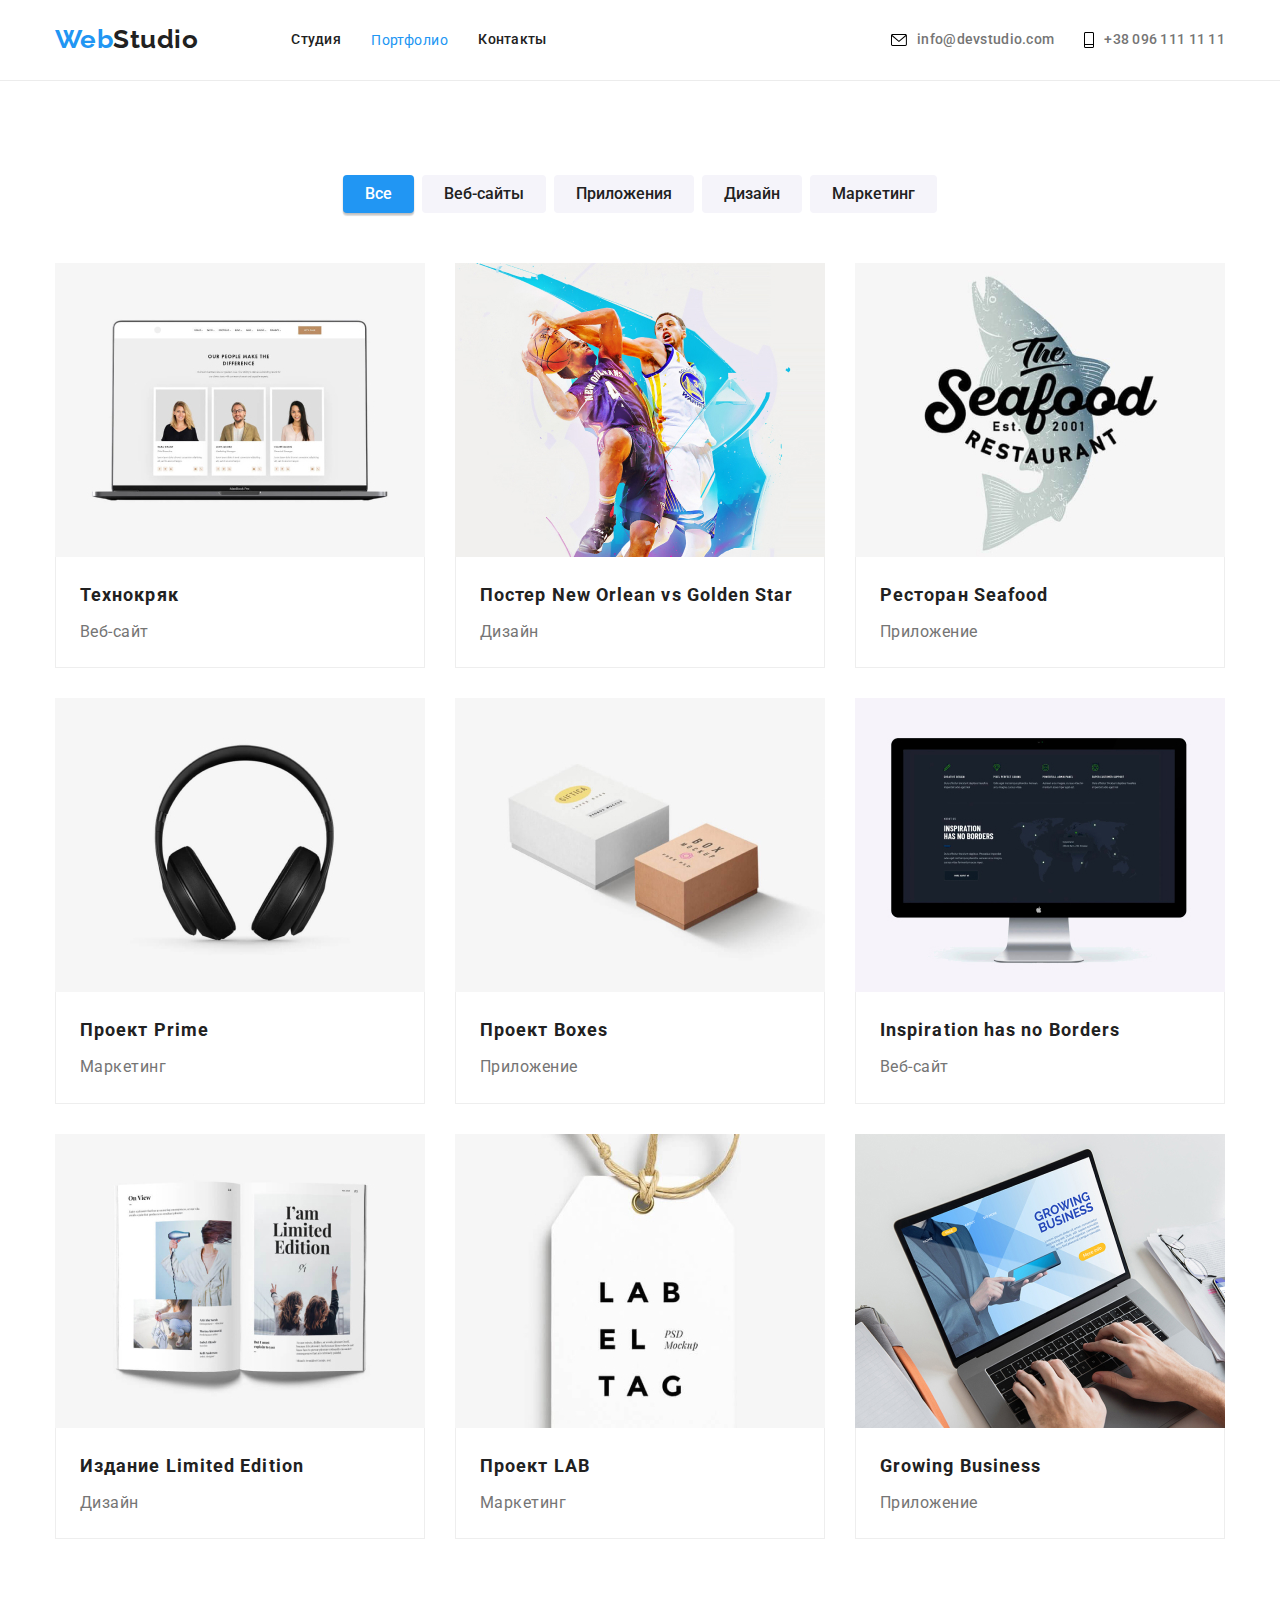
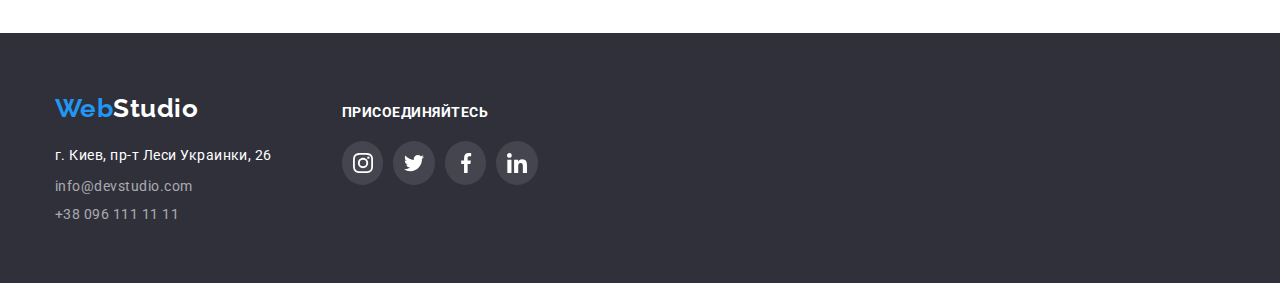
==== portfolio.html @ d351778d "Добавляет исходные файлы" ====
<!DOCTYPE html>
<html lang="ru">
<head>
    <meta charset="UTF-8">
    <meta http-equiv="X-UA-Compatible" content="IE=edge">
    <meta name="viewport" content="width=device-width, initial-scale=1.0">
    <title>Портфолио</title>
    <link href="https://fonts.googleapis.com/css2?family=Raleway:wght@700&family=Roboto:wght@400;500;700;900&display=swap"
        rel="stylesheet">
    <link rel="stylesheet" href="https://cdnjs.cloudflare.com/ajax/libs/modern-normalize/1.1.0/modern-normalize.min.css">
    <link rel="stylesheet" href="./css/styles.css" />
</head>
<body>
        <!-- Шапка сайта(header) -->

        <div class="hed-line">
            <div class="container">
                <header class="header list">
                    <nav class="site-nav">
                        <a class="logo" href="./index.html"><span class="logo-color">Web</span>Studio</a>
                        <ul class="nav-list list">
                            <li class="nav-item"><a class="nav-link" href="./index.html">Студия</a></li>
                            <li class="nav-item"><a class="curren-link" href="./portfolio.html">Портфолио</a></li>
                            <li class="nav-item"><a class="nav-link" href="">Контакты</a></li>
                        </ul>
                    </nav>
                    <ul class="contact-list list">
                        <li class="contact-item"><a class="contact-link-icon" href="mailto:info@devstudio.com">
                                <svg class="contact-icon-mail" width="16px" height="12px">
                                    <use href="./images/sprite-original.svg#icon-mail"></use>
                                </svg>
                                info@devstudio.com</a></li>
                        </a>
                        <li class="contact-item"><a class="contact-link-icon" href="tel:+380961111111">
                                <svg class="contact-icon-mobile" width="10px" height="16px">
                                    <use href="./images/sprite-original.svg#icon-mobile"></use>
                                </svg>
                                +38 096 111 11 11</a></li>
                    </ul>
            
                </header>
            </div>
        </div>
        <!-- Контент страницы -->
        <main>
            <section class="section">
                <div class="container">
                    <h1 hidden class="gallery list">Наши работы</h1>
                    <ul class="button-list list">
                        <li class="button-item"><button class="button active" type="button">Все</button></li>
                        <li class="button-item"><button class="button" type="button">Веб-сайты</button></li>
                        <li class="button-item"><button class="button" type="button">Приложения</button></li>
                        <li class="button-item"><button class="button" type="button">Дизайн</button></li>
                        <li class="button-item"><button class="button" type="button">Маркетинг</button></li>
                    </ul>
                    
                    
                    <ul class="gallery-list list">
                        <li class="gallery-item">
                            <a class="portfolio-link" href="">
                                <img class="foto" src="./images/techno.jpeg" alt="На компьютере изображены картинки" width="370">
                                <div class="frame">
                                    <h2 class="subtitle-gallery list">Технокряк</h2>
                                    <p class="text-gallery list">Веб-сайт</p>
                                </div>
                            </a>
                        </li>
                        <li class="gallery-item">
                            <a href="" class="portfolio-link">
                                <img class="foto" src="./images/poster.jpeg" alt="Постер с баскетболистами" width="370">
                                <div class="frame">
                                    <h2 class="subtitle-gallery list">Постер <span lang="en">New Orlean vs Golden Star</span></h2>
                                    <p class="text-gallery list">Дизайн</p>
                                </div>
                            </a>
                        </li>
                        <li class="gallery-item">
                            <a href="" class="portfolio-link">
                                <img class="foto" src="./images/restuarent.jpeg" alt="Эмблема ресторана" width="370">
                                <div class="frame">
                                    <h2 class="subtitle-gallery list">Ресторан <span lang="en">Seafood</span></h2>
                                    <p class="text-gallery list">Приложение</p>
                                </div>
                            </a>
                        </li>
                        <li class="gallery-item">
                            <a href="" class="portfolio-link">
                                <img class="foto" src="./images/headphones.jpeg" alt="Наущники" width="370">
                                <div class="frame">
                                    <h2 class="subtitle-gallery list">Проект <span lang="en">Prime</span></h2>
                                    <p class="text-gallery list">Маркетинг</p>
                                </div>
                            </a>
                        </li>
                        <li class="gallery-item">
                            <a href="" class="portfolio-link">
                                <img class="foto" src="./images/boxes.jpeg" alt="Две коробки" width="370">
                                <div class="frame">
                                    <h2 class="subtitle-gallery list">Проект <span lang="en">Boxes</span></h2>
                                    <p class="text-gallery list">Приложение</p>
                                </div>
                            </a>
                        </li>
                        <li class="gallery-item">
                            <a href="" class="portfolio-link">
                                <img class="foto" src="./images/macbook.jpeg" alt="Монитор" width="370">
                                <div class="frame">
                                    <h2 class="subtitle-gallery list" lang="en">Inspiration has no Borders</h2>
                                    <p class="text-gallery list">Веб-сайт</p>
                                </div>
                            </a>
                        </li>
                        <li class="gallery-item">
                            <a href="" class="portfolio-link">
                                <img class="foto" src="./images/magazine.jpeg" alt="Журнал" width="370">
                                <div class="frame">
                                    <h2 class="subtitle-gallery list">Издание <span lang="en">Limited Edition</span></h2>
                                    <p class="text-gallery list">Дизайн</p>
                                </div>
                            </a>
                        </li>
                        <li class="gallery-item">
                            <a href="" class="portfolio-link">
                                <img class="foto" src="./images/lable.jpeg" alt="Этикетка от одежды" width="370">
                                <div class="frame">
                                    <h2 class="subtitle-gallery list">Проект <span lang="en">LAB</span></h2>
                                    <p class="text-gallery list">Маркетинг</p>
                                </div>
                            </a>
                        </li>
                        <li class="gallery-item">
                            <a href="" class="portfolio-link">
                                <img class="foto" src="./images/macbook1.jpeg" alt="Ноутбук" width="370">
                                <div class="frame">
                                    <h2 class="subtitle-gallery list" lang="en">Growing Business</h2>
                                    <p class="text-gallery list">Приложение</p>
                                </div>
                            </a>
                        </li>
                    </ul>
                </div>
            </section>
        </main> 
        <!-- Подвал страницы -->
        <footer class="footer-portfolio">
            <div class="container addres-list">
              <div class="addres-gruop">
                <a class="logo-footer" href="./index.html"><span class="logo-color">Web</span>Studio</a>
                <address>
                    <p class="addres list">г. Киев, пр-т Леси Украинки, 26</p>
                    <ul class="contact-list-footer list">
                        <li class="contact-item-mail"><a class="link-footer" href="mailto:info@devstudio.com">info@devstudio.com</a>
                        </li>
                        <li class="contact-item"><a class="link-footer" href="tel:+380961111111">+38 096 111 11 11</a></li>
                    </ul>
                </address>
              </div>  
            <div class="social-footer">
                <p class="common list">присоединяйтесь</p>
                <div class="social-list-link">
                    <a class="social-footer-link" href="">
                        <svg class="footer-icon">
                            <use href="./images/sprite-original.svg#icon-instagram"></use>
                        </svg>
                    </a>
                    <a class="social-footer-link" href="">
                        <svg class="footer-icon">
                            <use href="./images/sprite-original.svg#icon-twitter"></use>
                        </svg>
                    </a>
                    <a class="social-footer-link" href="">
                        <svg class="footer-icon">
                            <use href="./images/sprite-original.svg#icon-facebook"></use>
                        </svg>
                    </a>
                    <a class="social-footer-link" href="">
                        <svg class="footer-icon">
                            <use href="./images/sprite-original.svg#icon-linkedin"></use>
                        </svg>
                    </a>
                </div>
            </div>
                
            
            </div>
        </footer>
</body>
</html>
---- css/styles.css ----
/* тег спан #2196F3; */
/* главный заголовок #FFFFFF; */
/* эфект наведения #2196F3 */
/* заголовки #212121 */
/* текст в заголовках #757575 */
/* футер background: #2F303A; */
/* наша команда background: #F5F4FA; */
/* героик background: #2F303A; */
/* контакты в футоре rgba(255, 255, 255, 0.6); */
:root {
  --primary-text-color: #757575;
  --title-text-color: #212121;
  --accent-color: #2196f3;
  --primary-bg-color: #ffffff;
  --contacts-footer-color: rgba(255, 255, 255, 0.6);
  --backgraund-button-and-team-section-color: #f5f4fa;
  --backgraund-hero-and-foter-color: #2f303a;
  --backgraund-hero-color: rgba(47, 48, 58, 0.4);
}
body {
  color: var(--primary-text-color);
  background-color: var(--primary-bg-color);
  font-family: Roboto, sans-serif;
  letter-spacing: 0.03em;
}
html {
  box-sizing: border-box;
}
*,
*::before,
*::after {
  box-sizing: inherit;
}
.list {
  list-style: none;
  margin: 0;
  padding: 0;
}
.container {
  width: 1200px;
  padding-left: 15px;
  padding-right: 15px;
  margin: 0 auto;
}
.section {
  padding-top: 94px;
  padding-bottom: 94px;
}
.hed-line {
  border-bottom: 1px solid #ececec;
}
.nav-list,
.contact-list,
.header,
.site-nav {
  display: flex;
}

.nav-list {
  margin-left: 93px;
}
.contact-list .contact-item + .contact-item,
.nav-list .nav-item + .nav-item {
  margin-left: 30px;
}

.logo-color {
  color: var(--accent-color);
}
/* Logo */
.logo {
  display: flex;
  padding-top: 24px;
  padding-bottom: 24px;
  color: var(--title-text-color);
  text-decoration: none;
  font-family: Raleway, sans-serif;
  font-weight: 700;
  font-size: 26px;
  line-height: 1.2;
}
/* site-nav */
.nav-link {
  display: flex;
  padding-top: 32px;
  padding-bottom: 32px;
  display: inline-block;
  color: var(--title-text-color);
  text-decoration: none;
  font-weight: 500;
  letter-spacing: 0.02em;
  font-size: 14px;
  line-height: 1.14;
}
a.nav-link {
  display: flex;
}
.site-nav .curren-link {
  display: flex;
  color: var(--accent-color);
  text-decoration: none;
  padding-top: 32px;
  padding-bottom: 32px;
  font-size: 14px;
}
/* contact hover */
.contact-link-icon:hover,
.contact-list-footer .link-footer:hover,
.contact-list-footer .link-footer:focus,
.contact-list .contact-link:hover,
.contact-list .contact-link:focus,
.nav-list .nav-link:hover,
.nav-list .nav-link:focus {
  color: var(--accent-color);
}
/* contact-link */
.contact-link-icon {
  display: flex;
  color: #757575;
  text-decoration: none;
  font-weight: 500;
  font-size: 14px;
  line-height: 1.14;
  letter-spacing: 0.02em;
  align-items: center;
  padding-top: 32px;
  padding-bottom: 32px;
}

a.contact-link-icon:hover,
a.contact-link-icon:focus {
  fill: var(--accent-color);
  color: var(--accent-color);
}
.contact-icon-mobile {
  margin-right: 10px;
}
.contact-icon-mail {
  margin-right: 10px;
}
.contact-list {
  margin-left: auto;
  align-items: center;
}
.contact-icon {
  display: flex;
  margin-top: 32px;
  margin-bottom: 32px;
}

/* hero */
.button-studio {
  display: inline-block;
  background-color: var(--accent-color);
  color: var(--primary-bg-color);
  font-weight: 700;
  font-size: 16px;
  line-height: 1.87;
  letter-spacing: 0.06em;
  font-family: inherit;
  cursor: pointer;
  border-radius: 4px;
  border: var(--accent-color);
  padding: 10px 32px;
  margin-top: 30px;
  box-shadow: 0px 4px 4px rgba(0, 0, 0, 0.15);
}
.hero {
  text-align: center;
  background-color: rgba(47, 48, 58, 0.4);
}
.overlay {
  margin: 0 auto;
  max-width: 1600px;
  height: 600px;
  padding-top: 200px;
  padding-bottom: 200px;
  background-image: linear-gradient(
      to right,
      rgba(47, 48, 58, 0.4),
      rgba(47, 48, 58, 0.4)
    ),
    url(../images/overlay.jpeg);

  background-size: cover;
  background-repeat: no-repeat;
  background-position: center;
}

.hero-title {
  color: var(--primary-bg-color);
  width: 696px;
  font-weight: 900;
  font-size: 44px;
  line-height: 1.36;
  letter-spacing: 0.06em;
  text-transform: uppercase;
  margin-left: auto;
  margin-right: auto;
}
/* Benefits */
.icon-benefits {
  width: 70px;
  height: 70px;
  border: 0;
  fill: #212121;
}
.buttons {
  display: flex;
  align-items: center;
  justify-content: center;
  width: 270px;
  height: 120px;
  background: #f5f4fa;
  border-radius: 4px;
  border: transparent;
  margin-bottom: 30px;
}
.benefits-list {
  display: flex;
  align-items: center;
}

.benefits-list .subtitle {
  font-weight: 700;
  text-transform: uppercase;
  font-size: 14px;
  margin-bottom: 10px;
}
.benefits-list .text {
  font-size: 14px;
  line-height: 1.71;
}
.team-list .subtitle,
.benefits-list .subtitle {
  color: var(--title-text-color);
}
.team-section {
  background-color: var(--backgraund-button-and-team-section-color);
}
/* Work */
.work {
  text-align: center;
  margin-bottom: 50px;
}
.working {
  padding-bottom: 94px;
}
.work-list {
  display: flex;
}
.work-img {
  display: block;
  max-width: 100%;
  height: auto;
}
.work-list .work-item {
  margin-right: 30px;
  width: 370px;
}
.work-list .work-item:nth-child(3n) {
  margin-right: 0;
}
.work,
.team {
  color: var(--title-text-color);
  font-weight: 700;
  font-size: 36px;
  line-height: 1.16;
}
/* team */
.social-gruop {
  display: flex;
  padding-right: 32px;
  padding-left: 32px;
  justify-content: center;
}
.team-icon {
  width: 20px;
  height: 20px;
  display: flex;
  cursor: pointer;
  fill: currentColor;
}
.team-link {
  display: flex;
  justify-content: center;
  align-items: center;
  color: #afb1b8;
  width: 44px;
  height: 44px;
  border-radius: 50%;
  cursor: pointer;
  margin-right: 10px;
}
.social-team:last-child a {
  margin-right: 0;
}
a.team-link:hover,
a.team-link:focus {
  color: #ffffff;
  background-color: #2196f3;
}
.team {
  text-align: center;
  margin-bottom: 50px;
}
.team-list .subtitle {
  font-weight: 500;
  font-size: 16px;
  line-height: 1.2;
}
.team-list {
  display: flex;
}
.team-text {
  padding-top: 30px;
  padding-bottom: 30px;
  text-align: center;
}
.team-img {
  display: block;
  max-width: 100%;
  height: auto;
}
.team-text .subtitle {
  margin-bottom: 10px;
}
.team-list .item {
  box-shadow: 0px 1px 3px rgba(0, 0, 0, 0.12), 0px 1px 1px rgba(0, 0, 0, 0.14),
    0px 2px 1px rgba(0, 0, 0, 0.2);
  border-radius: 0px 0px 4px 4px;
  background-color: var(--primary-bg-color);
}

.team-list .item,
.benefits-list .benefits-item {
  width: calc((100%-90px) / 4);
  margin-right: 30px;
}
.team-list .item:nth-child(4n),
.benefits-list .benefits-item:nth-child(4n) {
  margin-right: 0;
}
.team-list .text {
  font-size: 16px;
  line-height: 1.2;
  margin-bottom: 16px;
}
/* clients */
.clients-title {
  font-weight: 700;
  font-size: 36px;
  line-height: 1.17;
  text-align: center;
  color: var(--title-text-color);
  margin-bottom: 50px;
}
.clients-list {
  display: flex;
  align-items: center;
  justify-content: center;
}
.icon-clients {
  width: 106px;
  height: 60px;
  align-items: center;
  fill: currentColor;
  cursor: pointer;
  margin: 16px 32px;
}
.clients {
  display: flex;
  align-items: center;
  width: 170px;
  height: 92px;
  border: 1px solid #afb1b8;
  border-radius: 4px;
  background-color: #ffffff;
  margin-right: 30px;
  cursor: pointer;
  color: #afb1b8;
}
.clients:hover,
.clients:focus {
  color: var(--accent-color);
  border-color: var(--accent-color);
}
.clients-item:last-child a {
  margin-right: 0;
}
/* addres */
.addres {
  color: var(--primary-bg-color);
  font-size: 14px;
  line-height: 1.71;
  font-style: normal;
  margin-bottom: 9px;
}
/* contact footer */
.contact-list-footer .link-footer {
  color: var(--contacts-footer-color);
  text-decoration: none;
  font-size: 14px;
  line-height: 1.14;
  font-style: normal;
}
.contact-item-mail {
  margin-bottom: 9px;
}
/* Footer */
.common {
  font-weight: 700;
  font-size: 14px;
  line-height: 1.14;
  text-transform: uppercase;
  color: #ffffff;
  margin-bottom: 20px;
}
.social-list-link {
  display: flex;
}
.social-footer {
  width: 206px;
  margin-left: 70px;
  align-items: center;
}
.footer-icon {
  width: 20px;
  height: 20px;
  cursor: pointer;
  fill: currentColor;
}
.social-footer-link {
  display: flex;
  justify-content: center;
  align-items: center;
  color: #ffffff;
  width: 44px;
  height: 44px;
  border-radius: 50%;
  cursor: pointer;
  margin-right: 10px;
  background-color: rgba(255, 255, 255, 0.1);
}
.social-item-footer:last-child a {
  margin-right: 0;
}
.social-footer-link:hover,
.social-footer-link:focus {
  background-color: var(--accent-color);
}
.footer,
.footer-portfolio {
  background-color: var(--backgraund-hero-and-foter-color);
  padding-top: 60px;
  padding-bottom: 60px;
  justify-content: flex-start;
  display: flex;
}
/* logo footer */
.logo-footer {
  color: var(--primary-bg-color);
  text-decoration: none;
  font-family: Raleway, sans-serif;
  font-weight: 700;
  font-size: 26px;
  line-height: 1.2;
  display: inline-block;
  margin-bottom: 20px;
}
.addres-list {
  display: flex;
  align-items: baseline;
}

/* Portfolio */
/* Buttons */
.button-list .button {
  background-color: var(--backgraund-button-and-team-section-color);
  color: var(--title-text-color);
  font-family: inherit;
  font-weight: 500;
  font-size: 16px;
  line-height: 1.62;
  cursor: pointer;
  border-radius: 4px;
  border: var(--backgraund-button-and-team-section-color);
  text-align: center;
  padding: 6px 22px;
}
.button-list {
  display: flex;
  justify-content: center;
  margin-bottom: 50px;
}
.button-list .button-item + .button-item {
  margin-left: 8px;
}
.button.active,
.button-list .button:hover,
.button-list .button:focus {
  background-color: var(--accent-color);
  color: var(--primary-bg-color);
  box-shadow: 0px 3px 1px rgba(0, 0, 0, 0.1), 0px 1px 2px rgba(0, 0, 0, 0.08),
    0px 2px 2px rgba(0, 0, 0, 0.12);
}
/* Galerry */
.gallery-list {
  display: flex;
  flex-wrap: wrap;
}
.portfolio-link:focus,
.portfolio-link:hover {
  box-shadow: 0px 1px 1px rgba(0, 0, 0, 0.12), 0px 4px 4px rgba(0, 0, 0, 0.06),
    1px 4px 6px rgba(0, 0, 0, 0.16);
}
.portfolio-link {
  text-decoration: none;
  display: block;
}
.gallery-item {
  margin-right: 30px;
  margin-bottom: 30px;
}

.gallery-item .frame {
  border-right: 1px solid #eeeeee;
  border-bottom: 1px solid #eeeeee;
  border-left: 1px solid #eeeeee;
  border-top: 0;
}
.gallery-item .foto {
  display: block;
}
.frame {
  padding: 20px 24px;
}
.gallery-item:nth-last-child(-n + 3) {
  margin-bottom: 0;
}
.gallery-item:nth-child(3n) {
  margin-right: 0;
}
.gallery-list .subtitle-gallery {
  color: var(--title-text-color);
  font-weight: 700;
  font-size: 18px;
  line-height: 2;
  letter-spacing: 0.06em;
}
.subtitle-gallery {
  margin-bottom: 4px;
}
.gallery-list .text-gallery {
  font-size: 16px;
  line-height: 1.9;
  color: var(--primary-text-color);
}
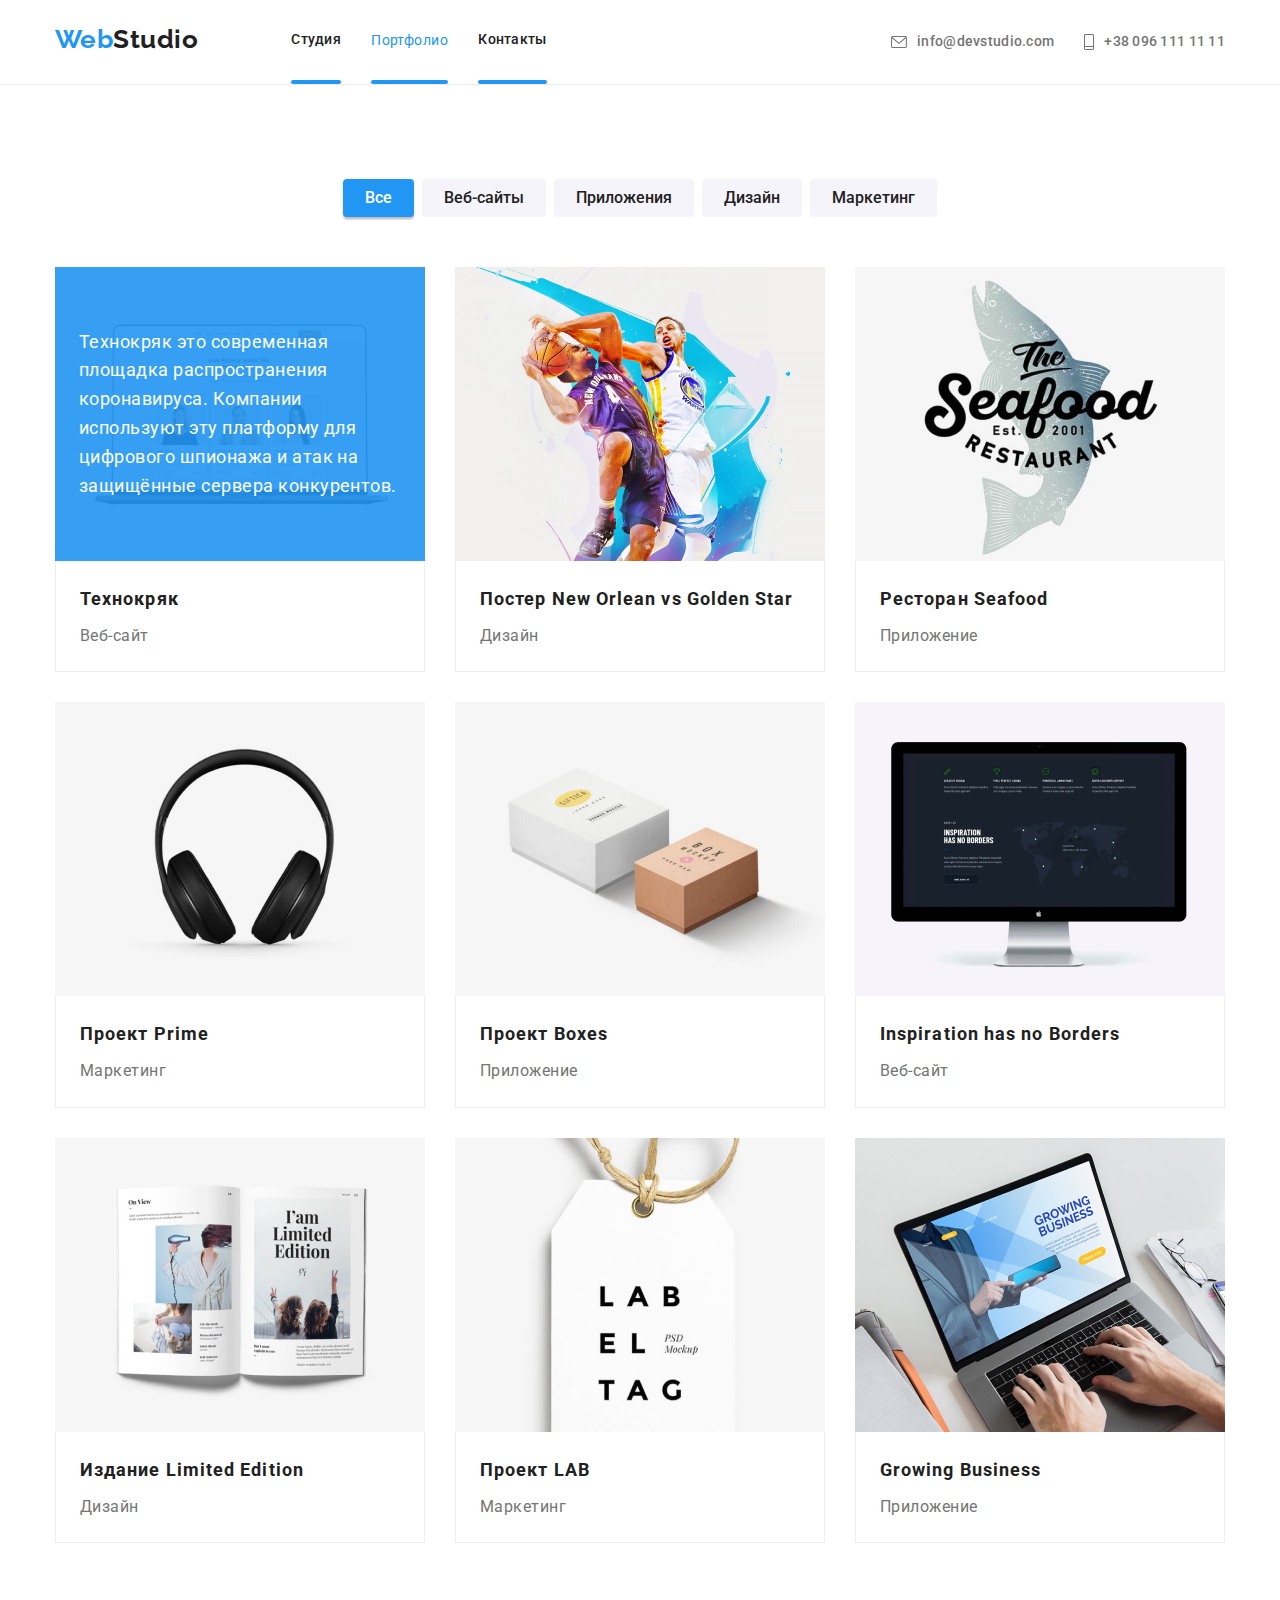
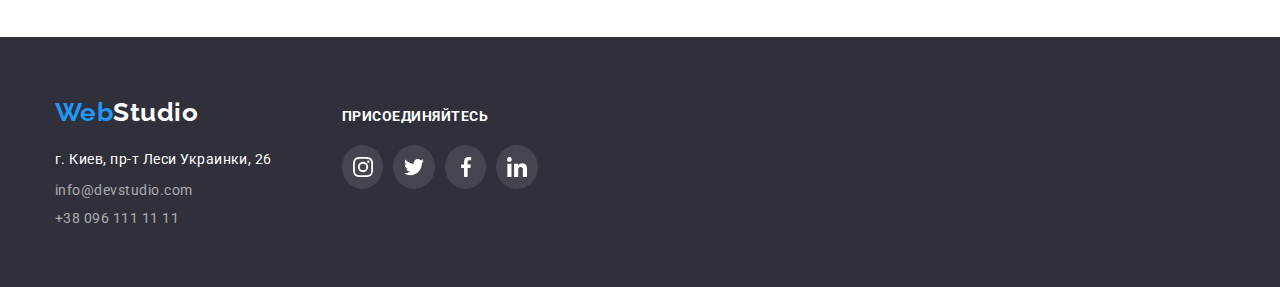
==== commit 7fdfcc15: "добавляет модальное окно" ====
--- a/portfolio.html
+++ b/portfolio.html
@@ -19,9 +19,18 @@
                     <nav class="site-nav">
                         <a class="logo" href="./index.html"><span class="logo-color">Web</span>Studio</a>
                         <ul class="nav-list list">
-                            <li class="nav-item"><a class="nav-link" href="./index.html">Студия</a></li>
-                            <li class="nav-item"><a class="curren-link" href="./portfolio.html">Портфолио</a></li>
-                            <li class="nav-item"><a class="nav-link" href="">Контакты</a></li>
+                            <li class="nav-item">
+                                <a class="nav-link" href="./index.html">Студия</a>
+                                <div class="nav-sprit list"></div>
+                            </li>
+                            <li class="nav-item">
+                                <a class="curren-link" href="./portfolio.html">Портфолио</a>
+                                <div class="nav-sprit list"></div>
+                            </li>
+                            <li class="nav-item">
+                                <a class="nav-link" href="">Контакты</a>
+                                <div class="nav-sprit list"></div>
+                            </li>
                         </ul>
                     </nav>
                     <ul class="contact-list list">
@@ -58,11 +67,16 @@
                     <ul class="gallery-list list">
                         <li class="gallery-item">
                             <a class="portfolio-link" href="">
-                                <img class="foto" src="./images/techno.jpeg" alt="На компьютере изображены картинки" width="370">
+                                <div class="foto-card">
+                                    <img class="foto" src="./images/techno.jpeg" alt="На компьютере изображены картинки" width="370">
+                                    <p class="text-foto list"><span class="text-posicion">Технокряк это современная площадка распространения коронавируса. Компании используют эту платформу для цифрового
+                                    шпионажа и атак на защищённые сервера конкурентов.</span></p>
+                                </div>
                                 <div class="frame">
                                     <h2 class="subtitle-gallery list">Технокряк</h2>
-                                    <p class="text-gallery list">Веб-сайт</p>
-                                </div>
+                                        <p class="text-gallery list">Веб-сайт</p>
+                                </div>
+                                
                             </a>
                         </li>
                         <li class="gallery-item">
--- a/css/styles.css
+++ b/css/styles.css
@@ -55,7 +55,6 @@
 .site-nav {
   display: flex;
 }
-
 .nav-list {
   margin-left: 93px;
 }
@@ -92,9 +91,22 @@
   font-size: 14px;
   line-height: 1.14;
 }
-a.nav-link {
-  display: flex;
-}
+.nav-item {
+  position: relative;
+}
+.nav-sprit {
+  display: flex;
+  align-items: center;
+  left: 0;
+  top: 0;
+  opacity: 1;
+  width: 100%;
+  height: 4px;
+  background-color: var(--accent-color);
+  border-radius: 2px;
+  cursor: pointer;
+}
+
 .site-nav .curren-link {
   display: flex;
   color: var(--accent-color);
@@ -133,9 +145,11 @@
   color: var(--accent-color);
 }
 .contact-icon-mobile {
+  fill: currentColor;
   margin-right: 10px;
 }
 .contact-icon-mail {
+  fill: currentColor;
   margin-right: 10px;
 }
 .contact-list {
@@ -164,6 +178,41 @@
   padding: 10px 32px;
   margin-top: 30px;
   box-shadow: 0px 4px 4px rgba(0, 0, 0, 0.15);
+}
+.button-close {
+  position: absolute;
+  top: 8px;
+  right: 8px;
+  width: 30px;
+  height: 30px;
+  border: 1px solid rgba(0, 0, 0, 0.1);
+  border-radius: 50%;
+  background-color: var(--primary-bg-color);
+  cursor: pointer;
+}
+.is-hidden {
+  opacity: 0;
+  pointer-events: none;
+}
+.backdrop {
+  position: fixed;
+  top: 0;
+  left: 0;
+  width: 100%;
+  height: 100%;
+  background-color: rgba(0, 0, 0, 0.2);
+}
+.modal {
+  position: absolute;
+  top: 50%;
+  left: 50%;
+  transform: translate(-50%, -50%);
+  width: 528px;
+  height: 581px;
+  box-shadow: 0px 1px 3px rgba(0, 0, 0, 0.12), 0px 1px 1px rgba(0, 0, 0, 0.14),
+    0px 2px 1px rgba(0, 0, 0, 0.2);
+  border-radius: 4px;
+  background-color: var(--primary-bg-color);
 }
 .hero {
   text-align: center;
@@ -243,6 +292,23 @@
   text-align: center;
   margin-bottom: 50px;
 }
+.work-text {
+  position: absolute;
+  display: flex;
+  align-items: center;
+  justify-content: center;
+  right: 0;
+  bottom: 0;
+  width: 370px;
+  height: 70px;
+  background-color: rgba(47, 48, 58, 0.8);
+  font-weight: 700;
+  font-size: 14px;
+  line-height: 1.14;
+  text-align: center;
+  text-transform: uppercase;
+  color: #ffffff;
+}
 .working {
   padding-bottom: 94px;
 }
@@ -255,6 +321,7 @@
   height: auto;
 }
 .work-list .work-item {
+  position: relative;
   margin-right: 30px;
   width: 370px;
 }
@@ -515,6 +582,29 @@
   box-shadow: 0px 1px 1px rgba(0, 0, 0, 0.12), 0px 4px 4px rgba(0, 0, 0, 0.06),
     1px 4px 6px rgba(0, 0, 0, 0.16);
 }
+
+.text-foto {
+  position: absolute;
+  display: flex;
+  align-items: center;
+  justify-content: center;
+  width: 100%;
+  height: 100%;
+  top: 0;
+  left: 0;
+  opacity: 1;
+  font-size: 18px;
+  line-height: 1.6;
+  color: #ffffff;
+  background-color: rgba(33, 150, 243, 0.9);
+}
+.text-posicion {
+  width: 322px;
+}
+
+.foto-card {
+  position: relative;
+}
 .portfolio-link {
   text-decoration: none;
   display: block;
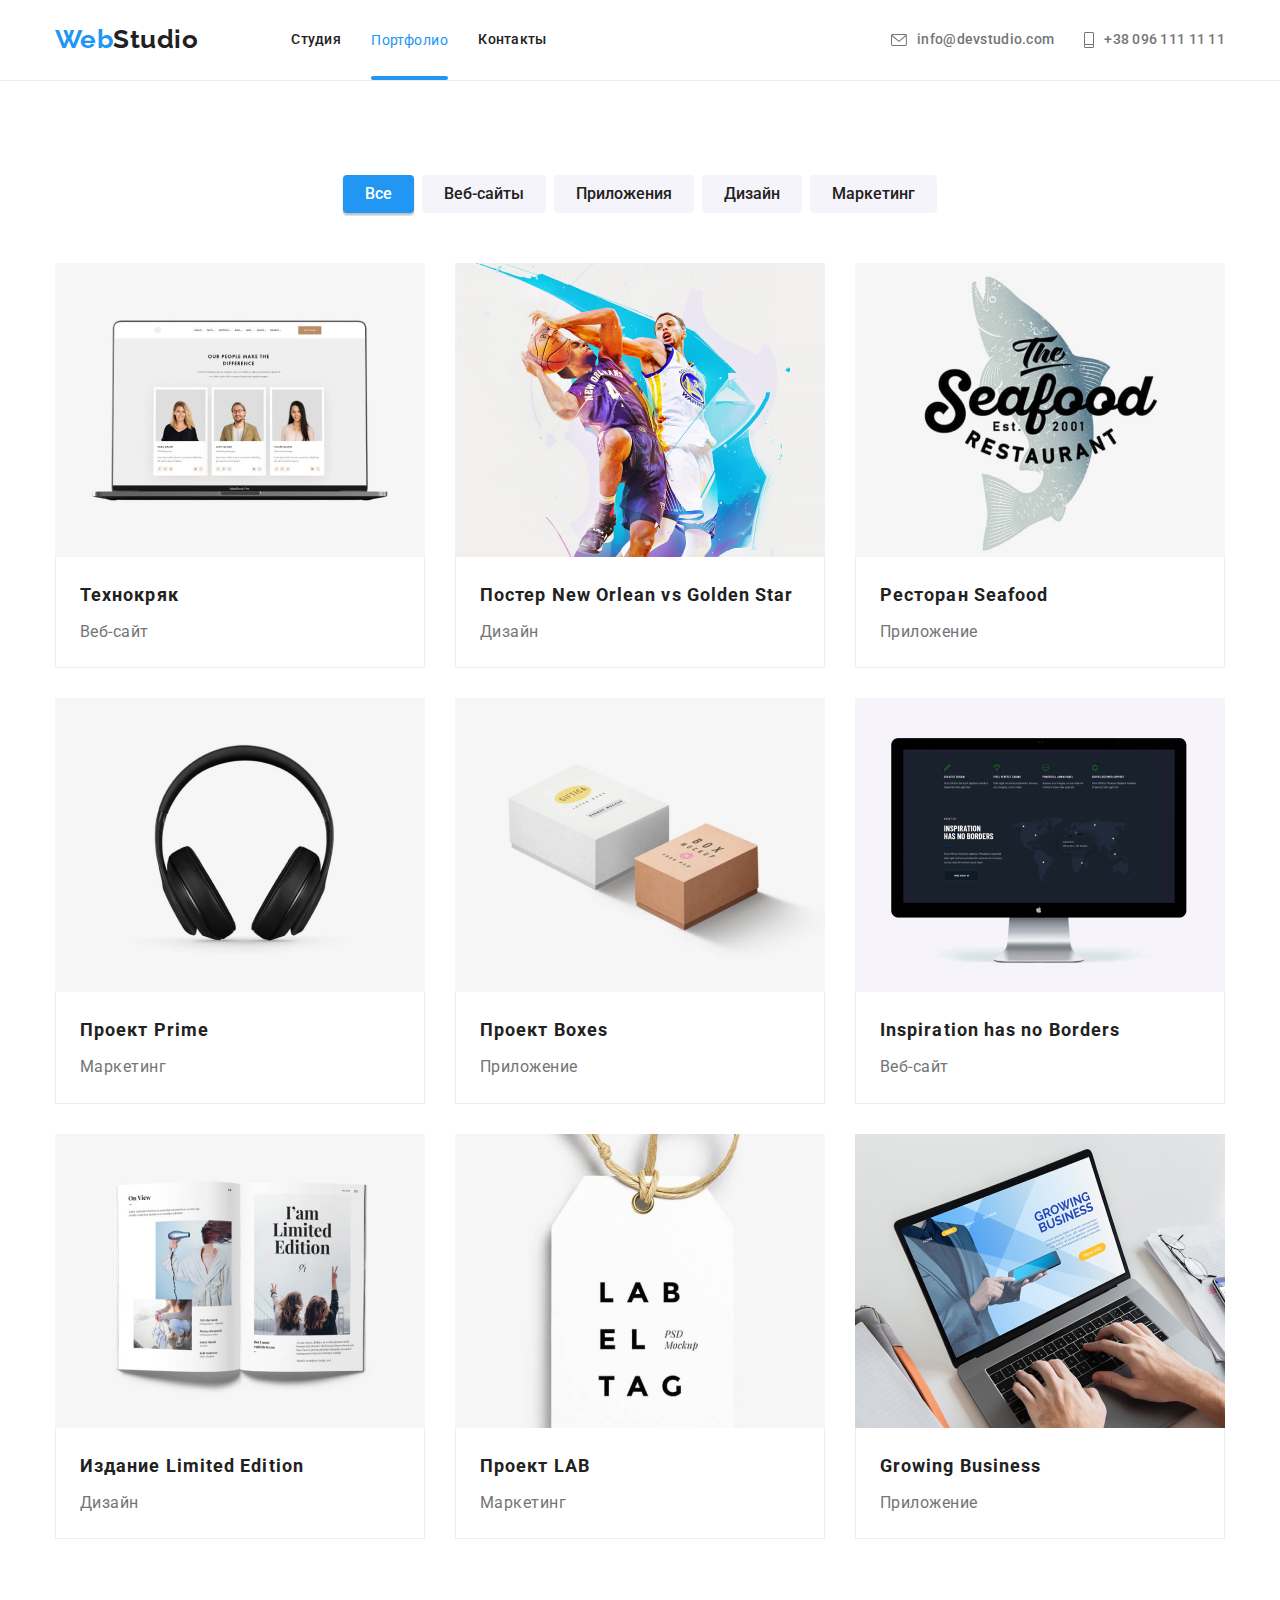
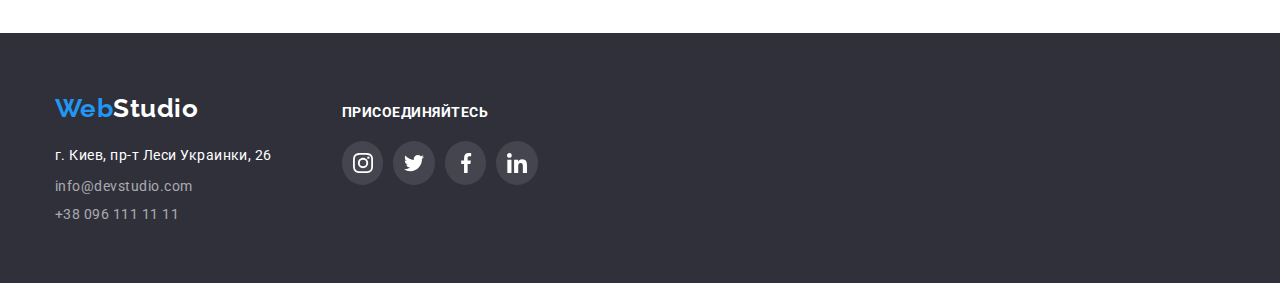
==== commit a9b2b3b5: "добавляет эффект ховера" ====
--- a/portfolio.html
+++ b/portfolio.html
@@ -21,7 +21,6 @@
                         <ul class="nav-list list">
                             <li class="nav-item">
                                 <a class="nav-link" href="./index.html">Студия</a>
-                                <div class="nav-sprit list"></div>
                             </li>
                             <li class="nav-item">
                                 <a class="curren-link" href="./portfolio.html">Портфолио</a>
@@ -29,7 +28,6 @@
                             </li>
                             <li class="nav-item">
                                 <a class="nav-link" href="">Контакты</a>
-                                <div class="nav-sprit list"></div>
                             </li>
                         </ul>
                     </nav>
--- a/css/styles.css
+++ b/css/styles.css
@@ -22,6 +22,7 @@
   background-color: var(--primary-bg-color);
   font-family: Roboto, sans-serif;
   letter-spacing: 0.03em;
+  transition: hover, focus 250ms cubic-bezier(0.4, 0, 0.2, 1);
 }
 html {
   box-sizing: border-box;
@@ -95,10 +96,11 @@
   position: relative;
 }
 .nav-sprit {
+  position: absolute;
   display: flex;
   align-items: center;
   left: 0;
-  top: 0;
+  bottom: 0;
   opacity: 1;
   width: 100%;
   height: 4px;
@@ -592,11 +594,18 @@
   height: 100%;
   top: 0;
   left: 0;
-  opacity: 1;
+  opacity: 0;
   font-size: 18px;
   line-height: 1.6;
   color: #ffffff;
   background-color: rgba(33, 150, 243, 0.9);
+  transform: translateY(100%);
+  transition: transform 250ms cubic-bezier(0.4, 0, 0.2, 1);
+}
+.portfolio-link:hover .text-foto,
+.portfolio-link:focus .text-foto {
+  opacity: 1;
+  transform: translateY(0);
 }
 .text-posicion {
   width: 322px;
